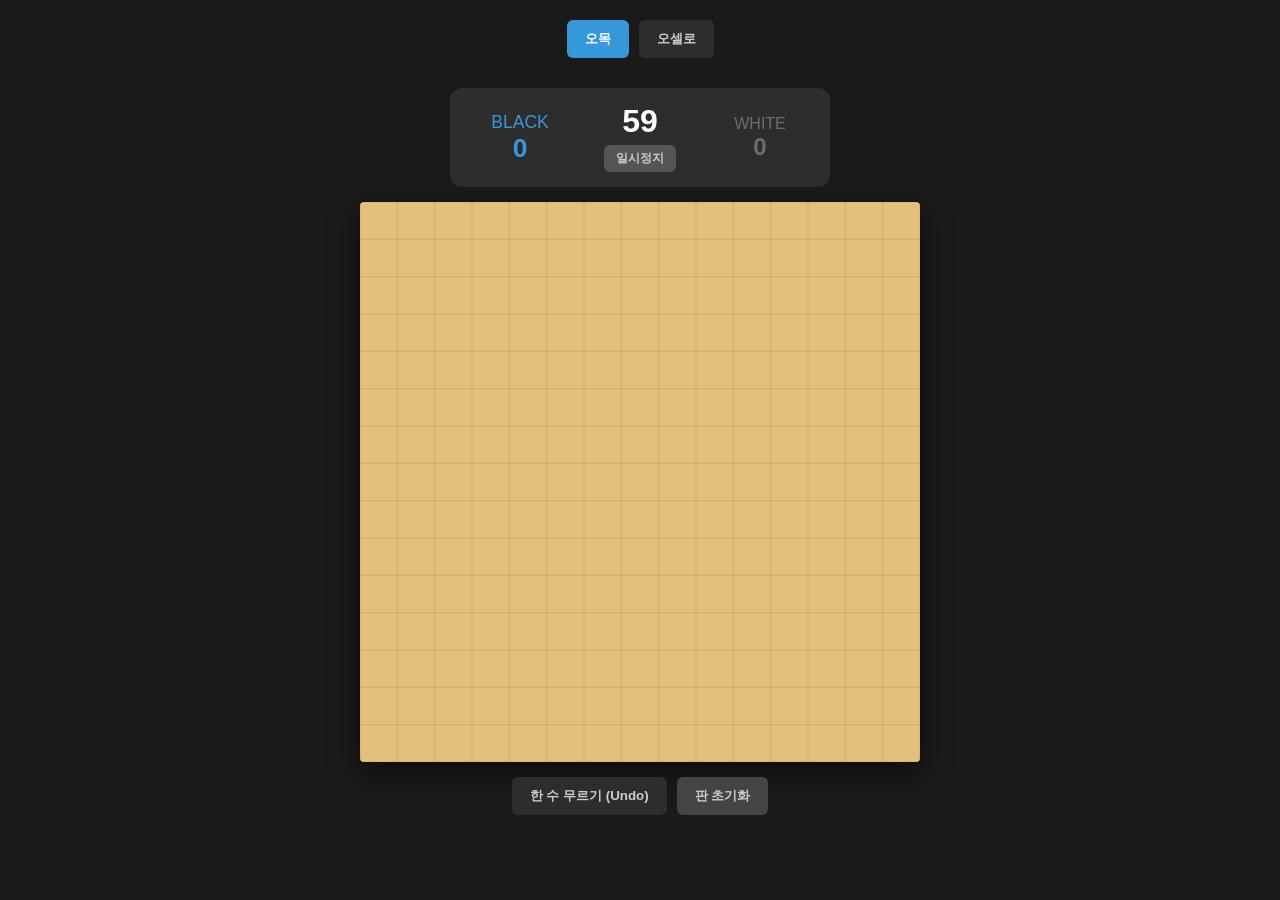
==== index.html @ f049e6dc "Update and rename README.md to index.html" ====
<!DOCTYPE html>
<html lang="ko">
<head>
    <meta charset="UTF-8">
    <title>Premium Board Game Studio - Timer Edition</title>
    <style>
        :root { --bg: #1a1a1a; --card: #2d2d2d; --accent: #3498db; --danger: #e74c3c; }
        body { display: flex; flex-direction: column; align-items: center; background: var(--bg); color: #fff; font-family: sans-serif; padding: 20px; margin: 0; }
        .header { text-align: center; margin-bottom: 15px; }
        .btn-group { display: flex; gap: 10px; margin-bottom: 15px; }
        button { padding: 10px 18px; border: none; border-radius: 6px; cursor: pointer; font-weight: 600; background: var(--card); color: #ccc; transition: 0.2s; }
        button.active { background: var(--accent); color: white; }
        
        /* 점수판 및 중앙 컨트롤 */
        .scoreboard { display: flex; align-items: center; gap: 30px; background: var(--card); padding: 15px 30px; border-radius: 12px; margin-bottom: 15px; }
        .player { display: flex; flex-direction: column; align-items: center; opacity: 0.3; transition: 0.3s; width: 80px; }
        .player.active { opacity: 1; transform: scale(1.1); color: var(--accent); }
        .score { font-size: 24px; font-weight: bold; }
        
        /* 중앙 타이머 및 일시정지 */
        .timer-center { display: flex; flex-direction: column; align-items: center; min-width: 100px; }
        #timer-display { font-size: 32px; font-weight: bold; margin-bottom: 5px; color: #fff; }
        #timer-display.low { color: var(--danger); animation: blink 1s infinite; }
        @keyframes blink { 50% { opacity: 0.5; } }
        .pause-btn { background: #555; font-size: 12px; padding: 5px 12px; }

        canvas { border-radius: 4px; cursor: pointer; box-shadow: 0 10px 30px rgba(0,0,0,0.5); }
        .bottom-btns { margin-top: 15px; display: flex; gap: 10px; }
    </style>
</head>
<body>

<div class="header">
    <div class="btn-group">
        <button id="btn-omok" onclick="initGame('omok')">오목</button>
        <button id="btn-othello" onclick="initGame('othello')">오셀로</button>
    </div>
</div>

<div class="scoreboard">
    <div id="p1-area" class="player"><span>BLACK</span><div id="p1-score" class="score">0</div></div>
    
    <div class="timer-center">
        <div id="timer-display">60</div>
        <button class="pause-btn" id="pause-btn" onclick="togglePause()">일시정지</button>
    </div>
    
    <div id="p2-area" class="player"><span>WHITE</span><div id="p2-score" class="score">0</div></div>
</div>

<canvas id="board" width="560" height="560"></canvas>

<div class="bottom-btns">
    <button onclick="undo()">한 수 무르기 (Undo)</button>
    <button onclick="initGame(mode)" style="background:#444;">판 초기화</button>
</div>

<script>
    const canvas = document.getElementById('board');
    const ctx = canvas.getContext('2d');
    const timerEl = document.getElementById('timer-display');
    const pauseBtn = document.getElementById('pause-btn');
    
    let mode = '', size = 0, cellSize = 0, board = [], turn = 1;
    let p1Win = 0, p2Win = 0, history = [], lastMove = null;
    let timeLeft = 60, timerInterval = null, isPaused = false;

    function initGame(m) {
        clearInterval(timerInterval);
        mode = m; turn = 1; history = []; lastMove = null; isPaused = false;
        size = (mode === 'omok') ? 15 : 8;
        cellSize = canvas.width / size;
        document.querySelectorAll('.btn-group button').forEach(b => b.classList.remove('active'));
        document.getElementById(`btn-${mode}`).classList.add('active');
        
        board = Array.from({ length: size }, () => Array(size).fill(0));
        if (mode === 'othello') {
            const mid = size / 2;
            board[mid-1][mid-1] = board[mid][mid] = 2;
            board[mid-1][mid] = board[mid][mid-1] = 1;
        }
        resetTimer();
        updateUI();
    }

    function resetTimer() {
        clearInterval(timerInterval);
        timeLeft = 60;
        isPaused = false;
        pauseBtn.innerText = "일시정지";
        startTimer();
    }

    function startTimer() {
        timerInterval = setInterval(() => {
            if (!isPaused) {
                timeLeft--;
                timerEl.innerText = timeLeft;
                if (timeLeft <= 10) timerEl.classList.add('low');
                else timerEl.classList.remove('low');

                if (timeLeft <= 0) {
                    clearInterval(timerInterval);
                    alert("시간 초과! 차례가 넘어갑니다.");
                    changeTurn();
                }
            }
        }, 1000);
    }

    function togglePause() {
        isPaused = !isPaused;
        pauseBtn.innerText = isPaused ? "재개" : "일시정지";
        canvas.style.pointerEvents = isPaused ? "none" : "auto";
        canvas.style.opacity = isPaused ? "0.3" : "1";
    }

    function changeTurn() {
        turn = 3 - turn;
        if (mode === 'othello') checkOthelloPass();
        resetTimer();
        updateUI();
    }

    function undo() {
        if (history.length === 0 || isPaused) return;
        const prev = history.pop();
        board = prev.board; turn = prev.turn; lastMove = prev.lastMove;
        resetTimer();
        updateUI();
    }

    canvas.onclick = (e) => {
        if (isPaused) return;
        const x = Math.floor(e.offsetX / cellSize), y = Math.floor(e.offsetY / cellSize);
        if (board[y][x] !== 0) return;

        if (mode === 'omok') {
            saveHistory(); board[y][x] = turn; lastMove = {x, y};
            if (checkWin(y, x)) {
                render(); clearInterval(timerInterval);
                setTimeout(() => { alert(`${turn===1?'흑':'백'} 승리!`); (turn===1?p1Win++:p2Win++); initGame('omok'); }, 50);
                return;
            }
            changeTurn();
        } else {
            if (flip(y, x, turn, true)) {
                saveHistory(); lastMove = {x, y}; changeTurn();
            }
        }
    };

    function saveHistory() { history.push({ board: board.map(row => [...row]), turn, lastMove }); }

    function render() {
        ctx.fillStyle = (mode === 'omok') ? '#e3c17a' : '#2c7a3d';
        ctx.fillRect(0, 0, canvas.width, canvas.height);
        ctx.strokeStyle = "rgba(0,0,0,0.1)";
        for (let i = 0; i <= size; i++) {
            ctx.beginPath(); ctx.moveTo(i*cellSize, 0); ctx.lineTo(i*cellSize, canvas.height); ctx.stroke();
            ctx.beginPath(); ctx.moveTo(0, i*cellSize); ctx.lineTo(canvas.width, i*cellSize); ctx.stroke();
        }
        board.forEach((row, y) => row.forEach((val, x) => {
            if (val === 0) return;
            const cx = x * cellSize + cellSize/2, cy = y * cellSize + cellSize/2;
            ctx.beginPath(); ctx.arc(cx, cy, cellSize*0.4, 0, Math.PI*2);
            ctx.fillStyle = val === 1 ? "#111" : "#fff"; ctx.fill();
            if (lastMove && lastMove.x === x && lastMove.y === y) {
                ctx.fillStyle = "#e74c3c"; ctx.beginPath(); ctx.arc(cx, cy, 4, 0, Math.PI*2); ctx.fill();
            }
        }));
    }

    function checkOthelloPass() {
        if (!canMove(turn)) {
            turn = 3 - turn;
            if (!canMove(turn)) {
                const s = getScores();
                clearInterval(timerInterval);
                setTimeout(() => { alert(`종료! 흑:${s.p1} 백:${s.p2}`); initGame('othello'); }, 50);
            } else { alert("둘 곳이 없어 패스합니다."); }
        }
    }

    function canMove(p) {
        for(let y=0; y<size; y++) for(let x=0; x<size; x++) 
            if(board[y][x] === 0 && flip(y, x, p, false)) return true;
        return false;
    }

    function flip(y, x, p, doFlip) {
        let success = false;
        const dirs = [[1,0],[-1,0],[0,1],[0,-1],[1,1],[1,-1],[-1,1],[-1,-1]];
        dirs.forEach(([dy, dx]) => {
            let ty = y+dy, tx = x+dx, stones = [];
            while (board[ty]?.[tx] === 3-p) { stones.push([ty, tx]); ty+=dy; tx+=dx; }
            if (board[ty]?.[tx] === p && stones.length > 0) {
                if (doFlip) { stones.forEach(([sy, sx]) => board[sy][sx] = p); board[y][x] = p; }
                success = true;
            }
        });
        return success;
    }

    function checkWin(y, x) {
        return [[1,0],[0,1],[1,1],[1,-1]].some(([dy,dx]) => {
            let count = 1;
            [[1,1],[-1,-1]].forEach(([s]) => {
                for(let i=1; i<5; i++) if(board[y+dy*i*s]?.[x+dx*i*s] === turn) count++; else break;
            });
            return count >= 5;
        });
    }

    function getScores() {
        let p1 = 0, p2 = 0;
        board.flat().forEach(v => { if(v===1) p1++; if(v===2) p2++; });
        return { p1, p2 };
    }

    function updateUI() {
        document.getElementById('p1-area').classList.toggle('active', turn === 1);
        document.getElementById('p2-area').classList.toggle('active', turn === 2);
        const s = getScores();
        document.getElementById('p1-score').innerText = mode === 'omok' ? p1Win : s.p1;
        document.getElementById('p2-score').innerText = mode === 'omok' ? p2Win : s.p2;
        render();
    }

    initGame('omok');
</script>
</body>
</html>
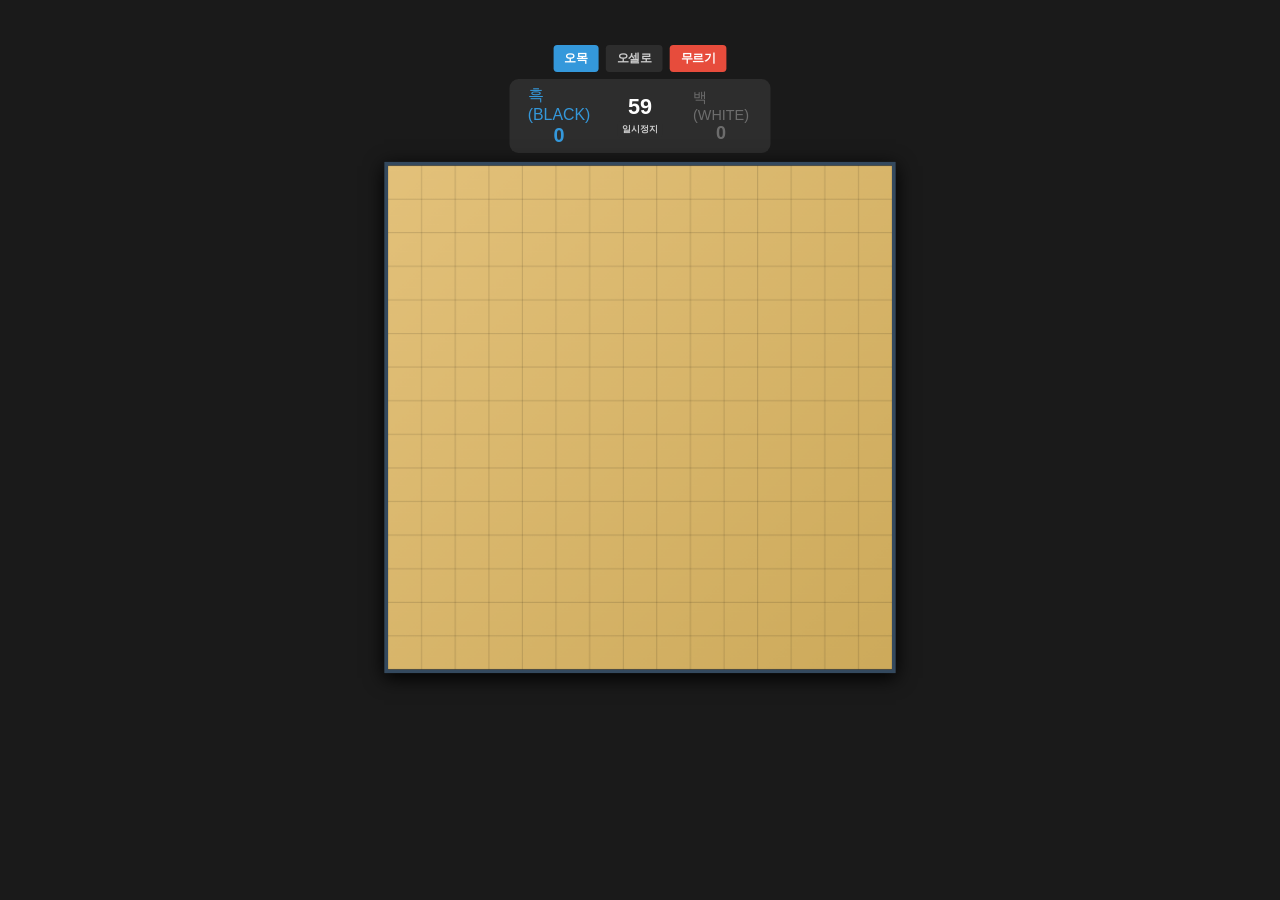
==== commit 71ace72a: "Update index.html" ====
--- a/index.html
+++ b/index.html
@@ -1,233 +1,67 @@
-<!DOCTYPE html>
-<html lang="ko">
-<head>
-    <meta charset="UTF-8">
-    <title>Premium Board Game Studio - Timer Edition</title>
-    <style>
-        :root { --bg: #1a1a1a; --card: #2d2d2d; --accent: #3498db; --danger: #e74c3c; }
-        body { display: flex; flex-direction: column; align-items: center; background: var(--bg); color: #fff; font-family: sans-serif; padding: 20px; margin: 0; }
-        .header { text-align: center; margin-bottom: 15px; }
-        .btn-group { display: flex; gap: 10px; margin-bottom: 15px; }
-        button { padding: 10px 18px; border: none; border-radius: 6px; cursor: pointer; font-weight: 600; background: var(--card); color: #ccc; transition: 0.2s; }
-        button.active { background: var(--accent); color: white; }
-        
-        /* 점수판 및 중앙 컨트롤 */
-        .scoreboard { display: flex; align-items: center; gap: 30px; background: var(--card); padding: 15px 30px; border-radius: 12px; margin-bottom: 15px; }
-        .player { display: flex; flex-direction: column; align-items: center; opacity: 0.3; transition: 0.3s; width: 80px; }
-        .player.active { opacity: 1; transform: scale(1.1); color: var(--accent); }
-        .score { font-size: 24px; font-weight: bold; }
-        
-        /* 중앙 타이머 및 일시정지 */
-        .timer-center { display: flex; flex-direction: column; align-items: center; min-width: 100px; }
-        #timer-display { font-size: 32px; font-weight: bold; margin-bottom: 5px; color: #fff; }
-        #timer-display.low { color: var(--danger); animation: blink 1s infinite; }
-        @keyframes blink { 50% { opacity: 0.5; } }
-        .pause-btn { background: #555; font-size: 12px; padding: 5px 12px; }
-
-        canvas { border-radius: 4px; cursor: pointer; box-shadow: 0 10px 30px rgba(0,0,0,0.5); }
-        .bottom-btns { margin-top: 15px; display: flex; gap: 10px; }
-    </style>
-</head>
-<body>
-
-<div class="header">
-    <div class="btn-group">
-        <button id="btn-omok" onclick="initGame('omok')">오목</button>
-        <button id="btn-othello" onclick="initGame('othello')">오셀로</button>
-    </div>
+<!DOCTYPE html><html><head><meta charset="UTF-8"><title>Board Game Studio</title>
+<style>
+    :root { --bg: #1a1a1a; --card: #2d2d2d; --accent: #3498db; }
+    body { background: var(--bg); color: #fff; font-family: sans-serif; display: flex; flex-direction: column; align-items: center; margin: 0; padding: 10px; scale: 0.9; }
+    .header, .btn-group { display: flex; gap: 8px; margin-bottom: 8px; }
+    button { padding: 6px 12px; border: none; border-radius: 4px; cursor: pointer; font-weight: 600; background: var(--card); color: #ccc; }
+    button.active { background: var(--accent); color: #fff; }
+    .scoreboard { display: flex; gap: 20px; background: var(--card); padding: 10px 25px; border-radius: 10px; margin-bottom: 10px; align-items: center; }
+    .player { display: flex; flex-direction: column; align-items: center; opacity: 0.3; width: 60px; }
+    .player.active { opacity: 1; color: var(--accent); transform: scale(1.1); }
+    .timer-center { text-align: center; min-width: 80px; }
+    #timer-display { font-size: 24px; font-weight: bold; }
+    #timer-display.low { color: #e74c3c; }
+    canvas { border: 4px solid #34495e; box-shadow: 0 5px 20px #000; cursor: pointer; max-width: 90vw; }
+</style></head><body>
+<div class="btn-group">
+    <button id="btn-omok" onclick="initGame('omok')">오목</button>
+    <button id="btn-othello" onclick="initGame('othello')">오셀로</button>
+    <button onclick="undo()" style="background:#e74c3c;color:#fff">무르기</button>
 </div>
-
 <div class="scoreboard">
-    <div id="p1-area" class="player"><span>BLACK</span><div id="p1-score" class="score">0</div></div>
-    
-    <div class="timer-center">
-        <div id="timer-display">60</div>
-        <button class="pause-btn" id="pause-btn" onclick="togglePause()">일시정지</button>
-    </div>
-    
-    <div id="p2-area" class="player"><span>WHITE</span><div id="p2-score" class="score">0</div></div>
+    <div id="p1-area" class="player"><span>흑(BLACK)</span><b id="p1-score" style="font-size:20px">0</b></div>
+    <div class="timer-center"><div id="timer-display">60</div><button onclick="togglePause()" id="pause-btn" style="font-size:10px;padding:2px 5px">일시정지</button></div>
+    <div id="p2-area" class="player"><span>백(WHITE)</span><b id="p2-score" style="font-size:20px">0</b></div>
 </div>
-
 <canvas id="board" width="560" height="560"></canvas>
-
-<div class="bottom-btns">
-    <button onclick="undo()">한 수 무르기 (Undo)</button>
-    <button onclick="initGame(mode)" style="background:#444;">판 초기화</button>
-</div>
-
 <script>
-    const canvas = document.getElementById('board');
-    const ctx = canvas.getContext('2d');
-    const timerEl = document.getElementById('timer-display');
-    const pauseBtn = document.getElementById('pause-btn');
-    
-    let mode = '', size = 0, cellSize = 0, board = [], turn = 1;
-    let p1Win = 0, p2Win = 0, history = [], lastMove = null;
-    let timeLeft = 60, timerInterval = null, isPaused = false;
+    const canvas = document.getElementById('board'), ctx = canvas.getContext('2d'), timerEl = document.getElementById('timer-display'), p1ScoreEl = document.getElementById('p1-score'), p2ScoreEl = document.getElementById('p2-score');
+    let mode='', size=0, cellSize=0, board=[], turn=1, p1Win=0, p2Win=0, history=[], lastMove=null, timeLeft=60, timerInterval=null, isPaused=false;
 
     function initGame(m) {
-        clearInterval(timerInterval);
-        mode = m; turn = 1; history = []; lastMove = null; isPaused = false;
-        size = (mode === 'omok') ? 15 : 8;
-        cellSize = canvas.width / size;
-        document.querySelectorAll('.btn-group button').forEach(b => b.classList.remove('active'));
-        document.getElementById(`btn-${mode}`).classList.add('active');
-        
-        board = Array.from({ length: size }, () => Array(size).fill(0));
-        if (mode === 'othello') {
-            const mid = size / 2;
-            board[mid-1][mid-1] = board[mid][mid] = 2;
-            board[mid-1][mid] = board[mid][mid-1] = 1;
-        }
-        resetTimer();
-        updateUI();
+        mode=m; turn=1; history=[]; lastMove=null; isPaused=false; size=(m==='omok')?15:8; cellSize=canvas.width/size;
+        document.querySelectorAll('.btn-group button').forEach(b=>b.classList.remove('active')); document.getElementById(`btn-${m}`).classList.add('active');
+        board = Array.from({length:size},()=>Array(size).fill(0));
+        if(m==='othello'){let mid=size/2; board[mid-1][mid-1]=board[mid][mid]=2; board[mid-1][mid]=board[mid][mid-1]=1;}
+        resetTimer(); updateUI();
     }
-
-    function resetTimer() {
-        clearInterval(timerInterval);
-        timeLeft = 60;
-        isPaused = false;
-        pauseBtn.innerText = "일시정지";
-        startTimer();
-    }
-
-    function startTimer() {
-        timerInterval = setInterval(() => {
-            if (!isPaused) {
-                timeLeft--;
-                timerEl.innerText = timeLeft;
-                if (timeLeft <= 10) timerEl.classList.add('low');
-                else timerEl.classList.remove('low');
-
-                if (timeLeft <= 0) {
-                    clearInterval(timerInterval);
-                    alert("시간 초과! 차례가 넘어갑니다.");
-                    changeTurn();
-                }
-            }
-        }, 1000);
-    }
-
-    function togglePause() {
-        isPaused = !isPaused;
-        pauseBtn.innerText = isPaused ? "재개" : "일시정지";
-        canvas.style.pointerEvents = isPaused ? "none" : "auto";
-        canvas.style.opacity = isPaused ? "0.3" : "1";
-    }
-
-    function changeTurn() {
-        turn = 3 - turn;
-        if (mode === 'othello') checkOthelloPass();
-        resetTimer();
-        updateUI();
-    }
-
-    function undo() {
-        if (history.length === 0 || isPaused) return;
-        const prev = history.pop();
-        board = prev.board; turn = prev.turn; lastMove = prev.lastMove;
-        resetTimer();
-        updateUI();
-    }
-
+    function resetTimer() { clearInterval(timerInterval); timeLeft=60; isPaused=false; timerEl.classList.remove('low'); startTimer(); }
+    function startTimer() { timerInterval = setInterval(()=>{ if(!isPaused){ timeLeft--; timerEl.innerText=timeLeft; if(timeLeft<=10)timerEl.classList.add('low'); if(timeLeft<=0){alert("시간초과!"); changeTurn();} } },1000); }
+    function togglePause() { isPaused=!isPaused; document.getElementById('pause-btn').innerText=isPaused?"재개":"일시정지"; canvas.style.opacity=isPaused?0.3:1; }
+    function changeTurn() { turn=3-turn; if(mode==='othello')checkPass(); resetTimer(); updateUI(); }
+    function undo() { if(history.length>0 && !isPaused){ let p=history.pop(); board=p.board; turn=p.turn; lastMove=p.lastMove; resetTimer(); updateUI(); } }
     canvas.onclick = (e) => {
-        if (isPaused) return;
-        const x = Math.floor(e.offsetX / cellSize), y = Math.floor(e.offsetY / cellSize);
-        if (board[y][x] !== 0) return;
-
-        if (mode === 'omok') {
-            saveHistory(); board[y][x] = turn; lastMove = {x, y};
-            if (checkWin(y, x)) {
-                render(); clearInterval(timerInterval);
-                setTimeout(() => { alert(`${turn===1?'흑':'백'} 승리!`); (turn===1?p1Win++:p2Win++); initGame('omok'); }, 50);
-                return;
-            }
-            changeTurn();
-        } else {
-            if (flip(y, x, turn, true)) {
-                saveHistory(); lastMove = {x, y}; changeTurn();
-            }
-        }
+        if(isPaused)return; const x=Math.floor(e.offsetX/cellSize), y=Math.floor(e.offsetY/cellSize); if(board[y][x]!==0)return;
+        if(mode==='omok'){ history.push({board:board.map(r=>[...r]),turn,lastMove}); board[y][x]=turn; lastMove={x,y}; if(checkWin(y,x)){ render(); setTimeout(()=>{alert("승리!"); turn==1?p1Win++:p2Win++; initGame('omok')},50); return; } changeTurn(); }
+        else if(flip(y,x,turn,true)){ history.push({board:board.map(r=>[...r]),turn,lastMove}); lastMove={x,y}; changeTurn(); }
     };
-
-    function saveHistory() { history.push({ board: board.map(row => [...row]), turn, lastMove }); }
-
     function render() {
-        ctx.fillStyle = (mode === 'omok') ? '#e3c17a' : '#2c7a3d';
-        ctx.fillRect(0, 0, canvas.width, canvas.height);
-        ctx.strokeStyle = "rgba(0,0,0,0.1)";
-        for (let i = 0; i <= size; i++) {
-            ctx.beginPath(); ctx.moveTo(i*cellSize, 0); ctx.lineTo(i*cellSize, canvas.height); ctx.stroke();
-            ctx.beginPath(); ctx.moveTo(0, i*cellSize); ctx.lineTo(canvas.width, i*cellSize); ctx.stroke();
-        }
-        board.forEach((row, y) => row.forEach((val, x) => {
-            if (val === 0) return;
-            const cx = x * cellSize + cellSize/2, cy = y * cellSize + cellSize/2;
-            ctx.beginPath(); ctx.arc(cx, cy, cellSize*0.4, 0, Math.PI*2);
-            ctx.fillStyle = val === 1 ? "#111" : "#fff"; ctx.fill();
-            if (lastMove && lastMove.x === x && lastMove.y === y) {
-                ctx.fillStyle = "#e74c3c"; ctx.beginPath(); ctx.arc(cx, cy, 4, 0, Math.PI*2); ctx.fill();
-            }
+        let g = ctx.createLinearGradient(0,0,560,560); g.addColorStop(0,mode==='omok'?'#e3c17a':'#2c7a3d'); g.addColorStop(1,mode==='omok'?'#cdaa5b':'#1e5a2d');
+        ctx.fillStyle=g; ctx.fillRect(0,0,560,560); ctx.strokeStyle="rgba(0,0,0,0.15)";
+        for(let i=0;i<=size;i++){ ctx.beginPath(); ctx.moveTo(i*cellSize,0); ctx.lineTo(i*cellSize,560); ctx.stroke(); ctx.beginPath(); ctx.moveTo(0,i*cellSize); ctx.lineTo(560,i*cellSize); ctx.stroke(); }
+        board.forEach((r,y)=>r.forEach((v,x)=>{ if(v==0)return; let cx=x*cellSize+cellSize/2, cy=y*cellSize+cellSize/2, rd=cellSize*0.42;
+            ctx.shadowBlur=5; ctx.shadowColor="rgba(0,0,0,0.4)"; ctx.beginPath(); ctx.arc(cx,cy,rd,0,Math.PI*2);
+            let stl=ctx.createRadialGradient(cx-rd/3,cy-rd/3,rd/10,cx,cy,rd);
+            if(v==1){stl.addColorStop(0,"#444"); stl.addColorStop(1,"#000");}else{stl.addColorStop(0,"#fff"); stl.addColorStop(1,"#ddd");}
+            ctx.fillStyle=stl; ctx.fill(); ctx.shadowBlur=0;
+            if(lastMove&&lastMove.x==x&&lastMove.y==y){ctx.fillStyle="#e74c3c";ctx.beginPath();ctx.arc(cx,cy,3,0,6.3);ctx.fill();}
         }));
     }
-
-    function checkOthelloPass() {
-        if (!canMove(turn)) {
-            turn = 3 - turn;
-            if (!canMove(turn)) {
-                const s = getScores();
-                clearInterval(timerInterval);
-                setTimeout(() => { alert(`종료! 흑:${s.p1} 백:${s.p2}`); initGame('othello'); }, 50);
-            } else { alert("둘 곳이 없어 패스합니다."); }
-        }
-    }
-
-    function canMove(p) {
-        for(let y=0; y<size; y++) for(let x=0; x<size; x++) 
-            if(board[y][x] === 0 && flip(y, x, p, false)) return true;
-        return false;
-    }
-
-    function flip(y, x, p, doFlip) {
-        let success = false;
-        const dirs = [[1,0],[-1,0],[0,1],[0,-1],[1,1],[1,-1],[-1,1],[-1,-1]];
-        dirs.forEach(([dy, dx]) => {
-            let ty = y+dy, tx = x+dx, stones = [];
-            while (board[ty]?.[tx] === 3-p) { stones.push([ty, tx]); ty+=dy; tx+=dx; }
-            if (board[ty]?.[tx] === p && stones.length > 0) {
-                if (doFlip) { stones.forEach(([sy, sx]) => board[sy][sx] = p); board[y][x] = p; }
-                success = true;
-            }
-        });
-        return success;
-    }
-
-    function checkWin(y, x) {
-        return [[1,0],[0,1],[1,1],[1,-1]].some(([dy,dx]) => {
-            let count = 1;
-            [[1,1],[-1,-1]].forEach(([s]) => {
-                for(let i=1; i<5; i++) if(board[y+dy*i*s]?.[x+dx*i*s] === turn) count++; else break;
-            });
-            return count >= 5;
-        });
-    }
-
-    function getScores() {
-        let p1 = 0, p2 = 0;
-        board.flat().forEach(v => { if(v===1) p1++; if(v===2) p2++; });
-        return { p1, p2 };
-    }
-
-    function updateUI() {
-        document.getElementById('p1-area').classList.toggle('active', turn === 1);
-        document.getElementById('p2-area').classList.toggle('active', turn === 2);
-        const s = getScores();
-        document.getElementById('p1-score').innerText = mode === 'omok' ? p1Win : s.p1;
-        document.getElementById('p2-score').innerText = mode === 'omok' ? p2Win : s.p2;
-        render();
-    }
-
+    function checkPass() { if(!canMove(turn)){ turn=3-turn; if(!canMove(turn)){ let s=getS(); alert(`종료! 흑:${s.p1} 백:${s.p2}`); initGame('othello'); }else alert("패스!"); } }
+    function canMove(p){for(let y=0;y<size;y++)for(let x=0;x<size;x++)if(board[y][x]==0&&flip(y,x,p,false))return true; return false;}
+    function flip(y,x,p,f){ let s=false, ds=[[1,0],[-1,0],[0,1],[0,-1],[1,1],[1,-1],[-1,1],[-1,-1]]; ds.forEach(([dy,dx])=>{ let ty=y+dy,tx=x+dx,m=[]; while(board[ty]?.[tx]===3-p){m.push([ty,tx]);ty+=dy;tx+=dx;} if(board[ty]?.[tx]===p&&m.length>0){if(f){m.forEach(([ry,rx])=>board[ry][rx]=p);board[y][x]=p;} s=true;} }); return s; }
+    function checkWin(y,x){ return [[1,0],[0,1],[1,1],[1,-1]].some(([dy,dx])=>{ let c=1; [[1,1],[-1,-1]].forEach(([s])=>{ for(let i=1;i<5;i++)if(board[y+dy*i*s]?.[x+dx*i*s]===turn)c++; else break; }); return c>=5; }); }
+    function getS(){ let p1=0,p2=0; board.flat().forEach(v=>{if(v==1)p1++;if(v==2)p2++;}); return {p1,p2}; }
+    function updateUI(){ document.getElementById('p1-area').classList.toggle('active',turn==1); document.getElementById('p2-area').classList.toggle('active',turn==2); let s=getS(); p1ScoreEl.innerText=mode=='omok'?p1Win:s.p1; p2ScoreEl.innerText=mode=='omok'?p2Win:s.p2; render(); }
     initGame('omok');
-</script>
-</body>
-</html>
+</script></body></html>
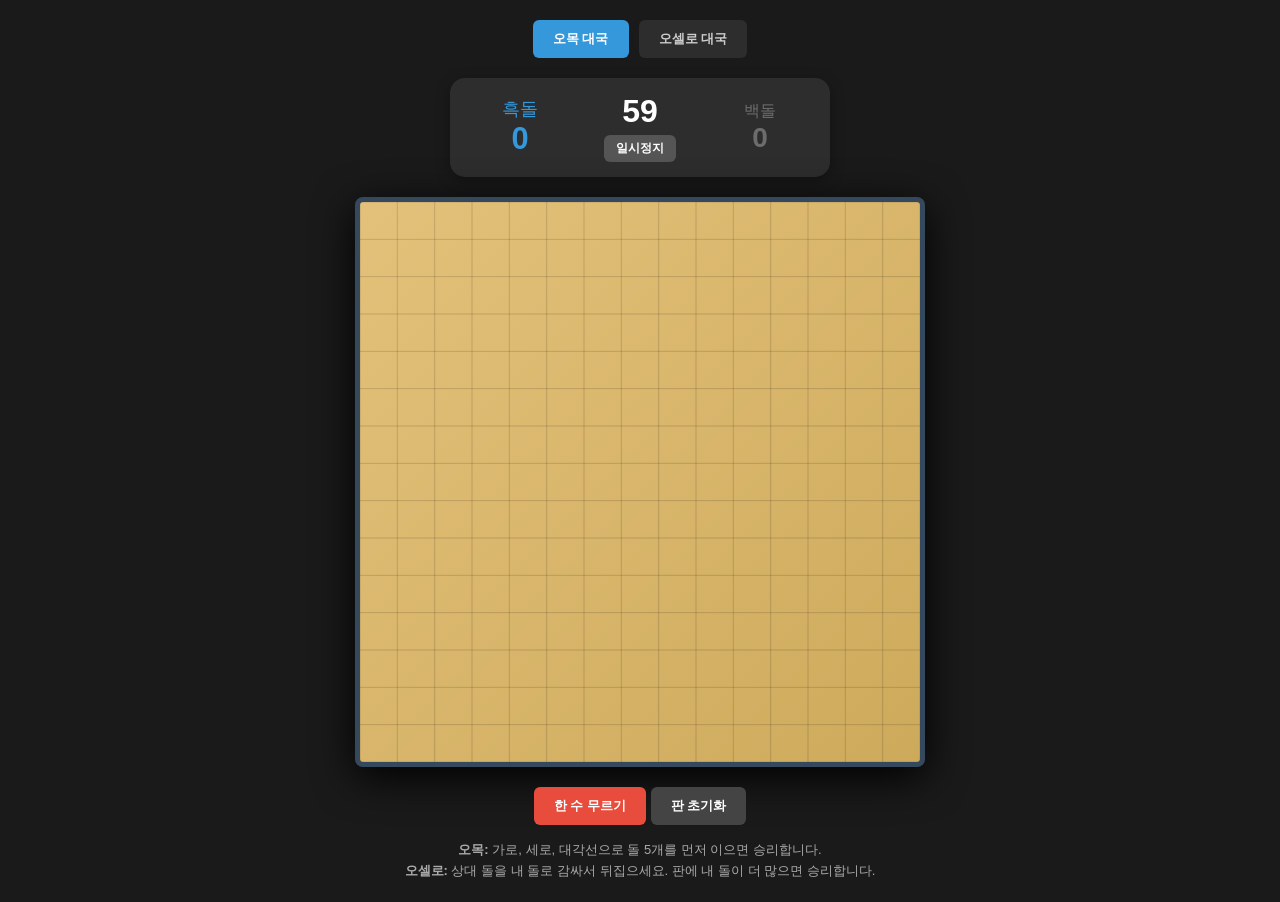
==== commit 039e8105: "Update index.html" ====
--- a/index.html
+++ b/index.html
@@ -1,50 +1,84 @@
-<!DOCTYPE html><html><head><meta charset="UTF-8"><title>Board Game Studio</title>
+<!DOCTYPE html><html><head><meta charset="UTF-8"><title>오목 오셀로</title>
 <style>
-    :root { --bg: #1a1a1a; --card: #2d2d2d; --accent: #3498db; }
-    body { background: var(--bg); color: #fff; font-family: sans-serif; display: flex; flex-direction: column; align-items: center; margin: 0; padding: 10px; scale: 0.9; }
-    .header, .btn-group { display: flex; gap: 8px; margin-bottom: 8px; }
-    button { padding: 6px 12px; border: none; border-radius: 4px; cursor: pointer; font-weight: 600; background: var(--card); color: #ccc; }
+    :root { --bg: #1a1a1a; --card: #2d2d2d; --accent: #3498db; --danger: #e74c3c; }
+    body { background: var(--bg); color: #fff; font-family: 'Malgun Gothic', sans-serif; display: flex; flex-direction: column; align-items: center; margin: 0; padding: 20px; }
+    .btn-group { display: flex; gap: 10px; margin-bottom: 20px; }
+    button { padding: 10px 20px; border: none; border-radius: 6px; cursor: pointer; font-weight: bold; background: var(--card); color: #ccc; transition: 0.2s; }
     button.active { background: var(--accent); color: #fff; }
-    .scoreboard { display: flex; gap: 20px; background: var(--card); padding: 10px 25px; border-radius: 10px; margin-bottom: 10px; align-items: center; }
-    .player { display: flex; flex-direction: column; align-items: center; opacity: 0.3; width: 60px; }
+    button:hover { filter: brightness(1.2); }
+    
+    .scoreboard { display: flex; gap: 40px; background: var(--card); padding: 15px 40px; border-radius: 15px; margin-bottom: 20px; align-items: center; box-shadow: 0 4px 15px rgba(0,0,0,0.3); }
+    .player { display: flex; flex-direction: column; align-items: center; opacity: 0.3; transition: 0.3s; width: 60px; }
     .player.active { opacity: 1; color: var(--accent); transform: scale(1.1); }
-    .timer-center { text-align: center; min-width: 80px; }
-    #timer-display { font-size: 24px; font-weight: bold; }
-    #timer-display.low { color: #e74c3c; }
-    canvas { border: 4px solid #34495e; box-shadow: 0 5px 20px #000; cursor: pointer; max-width: 90vw; }
+    .score { font-size: 28px; font-weight: bold; }
+    
+    .timer-center { display: flex; flex-direction: column; align-items: center; min-width: 100px; }
+    #timer-display { font-size: 32px; font-weight: bold; margin-bottom: 5px; }
+    #timer-display.low { color: var(--danger); }
+    .pause-btn { background: #555; font-size: 12px; padding: 5px 12px; color: white; }
+
+    canvas { border: 5px solid #34495e; border-radius: 8px; box-shadow: 0 10px 40px #000; cursor: pointer; }
+    .desc { margin-top: 15px; color: #aaa; font-size: 13px; text-align: center; line-height: 1.6; }
+    .bottom-controls { margin-top: 20px; }
 </style></head><body>
+
 <div class="btn-group">
-    <button id="btn-omok" onclick="initGame('omok')">오목</button>
-    <button id="btn-othello" onclick="initGame('othello')">오셀로</button>
-    <button onclick="undo()" style="background:#e74c3c;color:#fff">무르기</button>
+    <button id="btn-omok" onclick="initGame('omok')">오목 대국</button>
+    <button id="btn-othello" onclick="initGame('othello')">오셀로 대국</button>
 </div>
+
 <div class="scoreboard">
-    <div id="p1-area" class="player"><span>흑(BLACK)</span><b id="p1-score" style="font-size:20px">0</b></div>
-    <div class="timer-center"><div id="timer-display">60</div><button onclick="togglePause()" id="pause-btn" style="font-size:10px;padding:2px 5px">일시정지</button></div>
-    <div id="p2-area" class="player"><span>백(WHITE)</span><b id="p2-score" style="font-size:20px">0</b></div>
+    <div id="p1-area" class="player"><span>흑돌</span><div id="p1-score" class="score">0</div></div>
+    <div class="timer-center">
+        <div id="timer-display">60</div>
+        <button class="pause-btn" onclick="togglePause()" id="pause-btn">일시정지</button>
+    </div>
+    <div id="p2-area" class="player"><span>백돌</span><div id="p2-score" class="score">0</div></div>
 </div>
+
 <canvas id="board" width="560" height="560"></canvas>
+
+<div class="bottom-controls">
+    <button onclick="undo()" style="background: var(--danger); color: white;">한 수 무르기</button>
+    <button onclick="initGame(mode)" style="background: #444; color: white;">판 초기화</button>
+</div>
+
+<div class="desc" id="game-desc">
+    <b>오목:</b> 가로, 세로, 대각선으로 돌 5개를 먼저 이으면 승리합니다.<br>
+    <b>오셀로:</b> 상대 돌을 내 돌로 감싸서 뒤집으세요. 판에 내 돌이 더 많으면 승리합니다.
+</div>
+
 <script>
     const canvas = document.getElementById('board'), ctx = canvas.getContext('2d'), timerEl = document.getElementById('timer-display'), p1ScoreEl = document.getElementById('p1-score'), p2ScoreEl = document.getElementById('p2-score');
     let mode='', size=0, cellSize=0, board=[], turn=1, p1Win=0, p2Win=0, history=[], lastMove=null, timeLeft=60, timerInterval=null, isPaused=false;
 
     function initGame(m) {
-        mode=m; turn=1; history=[]; lastMove=null; isPaused=false; size=(m==='omok')?15:8; cellSize=canvas.width/size;
-        document.querySelectorAll('.btn-group button').forEach(b=>b.classList.remove('active')); document.getElementById(`btn-${m}`).classList.add('active');
+        clearInterval(timerInterval); mode=m; turn=1; history=[]; lastMove=null; isPaused=false;
+        size=(m==='omok')?15:8; cellSize=canvas.width/size;
+        document.querySelectorAll('.btn-group button').forEach(b=>b.classList.remove('active'));
+        document.getElementById(`btn-${m}`).classList.add('active');
         board = Array.from({length:size},()=>Array(size).fill(0));
         if(m==='othello'){let mid=size/2; board[mid-1][mid-1]=board[mid][mid]=2; board[mid-1][mid]=board[mid][mid-1]=1;}
         resetTimer(); updateUI();
     }
-    function resetTimer() { clearInterval(timerInterval); timeLeft=60; isPaused=false; timerEl.classList.remove('low'); startTimer(); }
-    function startTimer() { timerInterval = setInterval(()=>{ if(!isPaused){ timeLeft--; timerEl.innerText=timeLeft; if(timeLeft<=10)timerEl.classList.add('low'); if(timeLeft<=0){alert("시간초과!"); changeTurn();} } },1000); }
-    function togglePause() { isPaused=!isPaused; document.getElementById('pause-btn').innerText=isPaused?"재개":"일시정지"; canvas.style.opacity=isPaused?0.3:1; }
+
+    function resetTimer() { clearInterval(timerInterval); timeLeft=60; isPaused=false; document.getElementById('pause-btn').innerText="일시정지"; timerEl.classList.remove('low'); startTimer(); }
+    function startTimer() { timerInterval = setInterval(()=>{ if(!isPaused){ timeLeft--; timerEl.innerText=timeLeft; if(timeLeft<=10)timerEl.classList.add('low'); if(timeLeft<=0){alert("시간 초과! 턴이 넘어갑니다."); changeTurn();} } },1000); }
+    function togglePause() { isPaused=!isPaused; document.getElementById('pause-btn').innerText=isPaused?"재개":"일시정지"; canvas.style.opacity=isPaused?0.3:1; canvas.style.pointerEvents=isPaused?"none":"auto"; }
     function changeTurn() { turn=3-turn; if(mode==='othello')checkPass(); resetTimer(); updateUI(); }
     function undo() { if(history.length>0 && !isPaused){ let p=history.pop(); board=p.board; turn=p.turn; lastMove=p.lastMove; resetTimer(); updateUI(); } }
+
     canvas.onclick = (e) => {
-        if(isPaused)return; const x=Math.floor(e.offsetX/cellSize), y=Math.floor(e.offsetY/cellSize); if(board[y][x]!==0)return;
-        if(mode==='omok'){ history.push({board:board.map(r=>[...r]),turn,lastMove}); board[y][x]=turn; lastMove={x,y}; if(checkWin(y,x)){ render(); setTimeout(()=>{alert("승리!"); turn==1?p1Win++:p2Win++; initGame('omok')},50); return; } changeTurn(); }
-        else if(flip(y,x,turn,true)){ history.push({board:board.map(r=>[...r]),turn,lastMove}); lastMove={x,y}; changeTurn(); }
+        const x=Math.floor(e.offsetX/cellSize), y=Math.floor(e.offsetY/cellSize); if(board[y][x]!==0)return;
+        if(mode==='omok'){
+            history.push({board:board.map(r=>[...r]),turn,lastMove}); board[y][x]=turn; lastMove={x,y};
+            if(checkWin(y,x)){ render(); clearInterval(timerInterval); setTimeout(()=>{alert(`${turn==1?'흑':'백'} 승리!`); turn==1?p1Win++:p2Win++; initGame('omok')},50); return; }
+            changeTurn();
+        } else if(flip(y,x,turn,true)){
+            history.push({board:board.map(r=>[...r]),turn,lastMove}); lastMove={x,y}; changeTurn();
+        }
     };
+
     function render() {
         let g = ctx.createLinearGradient(0,0,560,560); g.addColorStop(0,mode==='omok'?'#e3c17a':'#2c7a3d'); g.addColorStop(1,mode==='omok'?'#cdaa5b':'#1e5a2d');
         ctx.fillStyle=g; ctx.fillRect(0,0,560,560); ctx.strokeStyle="rgba(0,0,0,0.15)";
@@ -54,10 +88,11 @@
             let stl=ctx.createRadialGradient(cx-rd/3,cy-rd/3,rd/10,cx,cy,rd);
             if(v==1){stl.addColorStop(0,"#444"); stl.addColorStop(1,"#000");}else{stl.addColorStop(0,"#fff"); stl.addColorStop(1,"#ddd");}
             ctx.fillStyle=stl; ctx.fill(); ctx.shadowBlur=0;
-            if(lastMove&&lastMove.x==x&&lastMove.y==y){ctx.fillStyle="#e74c3c";ctx.beginPath();ctx.arc(cx,cy,3,0,6.3);ctx.fill();}
+            if(lastMove&&lastMove.x==x&&lastMove.y==y){ctx.fillStyle="#e74c3c";ctx.beginPath();ctx.arc(cx,cy,4,0,Math.PI*2);ctx.fill();}
         }));
     }
-    function checkPass() { if(!canMove(turn)){ turn=3-turn; if(!canMove(turn)){ let s=getS(); alert(`종료! 흑:${s.p1} 백:${s.p2}`); initGame('othello'); }else alert("패스!"); } }
+
+    function checkPass() { if(!canMove(turn)){ turn=3-turn; if(!canMove(turn)){ let s=getS(); alert(`게임 종료! 흑:${s.p1} 백:${s.p2}`); initGame('othello'); }else alert("둘 곳이 없어 차례가 넘어갑니다."); } }
     function canMove(p){for(let y=0;y<size;y++)for(let x=0;x<size;x++)if(board[y][x]==0&&flip(y,x,p,false))return true; return false;}
     function flip(y,x,p,f){ let s=false, ds=[[1,0],[-1,0],[0,1],[0,-1],[1,1],[1,-1],[-1,1],[-1,-1]]; ds.forEach(([dy,dx])=>{ let ty=y+dy,tx=x+dx,m=[]; while(board[ty]?.[tx]===3-p){m.push([ty,tx]);ty+=dy;tx+=dx;} if(board[ty]?.[tx]===p&&m.length>0){if(f){m.forEach(([ry,rx])=>board[ry][rx]=p);board[y][x]=p;} s=true;} }); return s; }
     function checkWin(y,x){ return [[1,0],[0,1],[1,1],[1,-1]].some(([dy,dx])=>{ let c=1; [[1,1],[-1,-1]].forEach(([s])=>{ for(let i=1;i<5;i++)if(board[y+dy*i*s]?.[x+dx*i*s]===turn)c++; else break; }); return c>=5; }); }
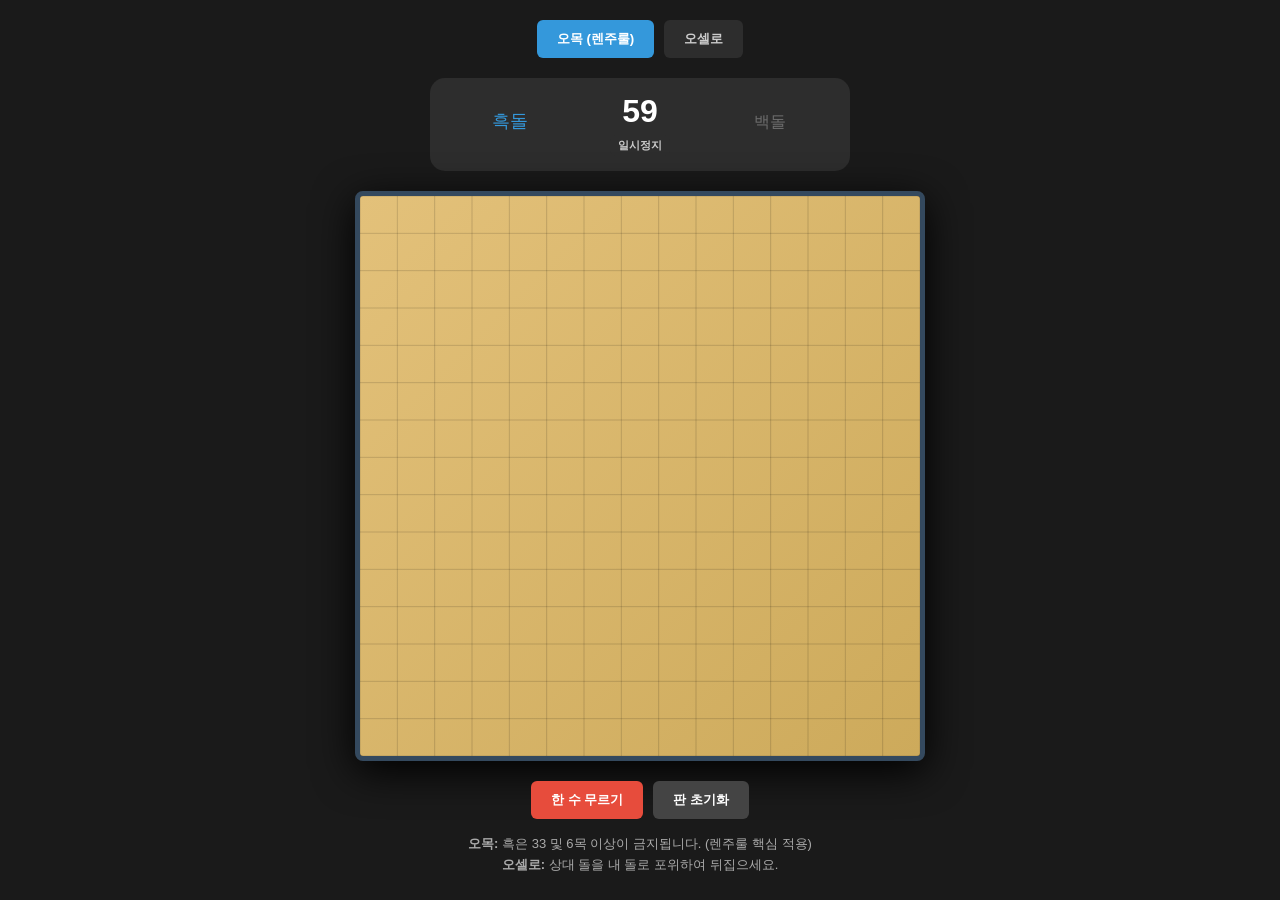
==== commit eca118af: "Update index.html" ====
--- a/index.html
+++ b/index.html
@@ -1,88 +1,95 @@
-<!DOCTYPE html><html><head><meta charset="UTF-8"><title>오목 오셀로</title>
+<!DOCTYPE html><html><head><meta charset="UTF-8"><title>전통 바둑 스튜디오</title>
 <style>
     :root { --bg: #1a1a1a; --card: #2d2d2d; --accent: #3498db; --danger: #e74c3c; }
     body { background: var(--bg); color: #fff; font-family: 'Malgun Gothic', sans-serif; display: flex; flex-direction: column; align-items: center; margin: 0; padding: 20px; }
     .btn-group { display: flex; gap: 10px; margin-bottom: 20px; }
-    button { padding: 10px 20px; border: none; border-radius: 6px; cursor: pointer; font-weight: bold; background: var(--card); color: #ccc; transition: 0.2s; }
+    button { padding: 10px 20px; border: none; border-radius: 6px; cursor: pointer; font-weight: bold; background: var(--card); color: #ccc; }
     button.active { background: var(--accent); color: #fff; }
-    button:hover { filter: brightness(1.2); }
-    
-    .scoreboard { display: flex; gap: 40px; background: var(--card); padding: 15px 40px; border-radius: 15px; margin-bottom: 20px; align-items: center; box-shadow: 0 4px 15px rgba(0,0,0,0.3); }
-    .player { display: flex; flex-direction: column; align-items: center; opacity: 0.3; transition: 0.3s; width: 60px; }
+    .scoreboard { display: flex; gap: 40px; background: var(--card); padding: 15px 40px; border-radius: 15px; margin-bottom: 20px; align-items: center; }
+    .player { display: flex; flex-direction: column; align-items: center; opacity: 0.3; transition: 0.3s; min-width: 80px; }
     .player.active { opacity: 1; color: var(--accent); transform: scale(1.1); }
-    .score { font-size: 28px; font-weight: bold; }
-    
-    .timer-center { display: flex; flex-direction: column; align-items: center; min-width: 100px; }
-    #timer-display { font-size: 32px; font-weight: bold; margin-bottom: 5px; }
+    .timer-center { text-align: center; min-width: 100px; }
+    #timer-display { font-size: 32px; font-weight: bold; }
     #timer-display.low { color: var(--danger); }
-    .pause-btn { background: #555; font-size: 12px; padding: 5px 12px; color: white; }
-
     canvas { border: 5px solid #34495e; border-radius: 8px; box-shadow: 0 10px 40px #000; cursor: pointer; }
     .desc { margin-top: 15px; color: #aaa; font-size: 13px; text-align: center; line-height: 1.6; }
-    .bottom-controls { margin-top: 20px; }
+    .othello-score { font-size: 20px; font-weight: bold; margin-top: 5px; }
 </style></head><body>
-
 <div class="btn-group">
-    <button id="btn-omok" onclick="initGame('omok')">오목 대국</button>
-    <button id="btn-othello" onclick="initGame('othello')">오셀로 대국</button>
+    <button id="btn-omok" onclick="initGame('omok')">오목 (렌주룰)</button>
+    <button id="btn-othello" onclick="initGame('othello')">오셀로</button>
 </div>
-
 <div class="scoreboard">
-    <div id="p1-area" class="player"><span>흑돌</span><div id="p1-score" class="score">0</div></div>
-    <div class="timer-center">
-        <div id="timer-display">60</div>
-        <button class="pause-btn" onclick="togglePause()" id="pause-btn">일시정지</button>
-    </div>
-    <div id="p2-area" class="player"><span>백돌</span><div id="p2-score" class="score">0</div></div>
+    <div id="p1-area" class="player"><span>흑돌</span><div id="p1-info" class="othello-score"></div></div>
+    <div class="timer-center"><div id="timer-display">60</div><button onclick="togglePause()" id="pause-btn" style="font-size:11px;margin-top:5px;padding:3px 8px">일시정지</button></div>
+    <div id="p2-area" class="player"><span>백돌</span><div id="p2-info" class="othello-score"></div></div>
 </div>
-
 <canvas id="board" width="560" height="560"></canvas>
-
-<div class="bottom-controls">
-    <button onclick="undo()" style="background: var(--danger); color: white;">한 수 무르기</button>
-    <button onclick="initGame(mode)" style="background: #444; color: white;">판 초기화</button>
+<div style="margin-top:20px;display:flex;gap:10px;">
+    <button onclick="undo()" style="background:var(--danger);color:#fff">한 수 무르기</button>
+    <button onclick="initGame(mode)" style="background:#444;color:#fff">판 초기화</button>
 </div>
-
-<div class="desc" id="game-desc">
-    <b>오목:</b> 가로, 세로, 대각선으로 돌 5개를 먼저 이으면 승리합니다.<br>
-    <b>오셀로:</b> 상대 돌을 내 돌로 감싸서 뒤집으세요. 판에 내 돌이 더 많으면 승리합니다.
-</div>
+<div class="desc"><b>오목:</b> 흑은 33 및 6목 이상이 금지됩니다. (렌주룰 핵심 적용)<br><b>오셀로:</b> 상대 돌을 내 돌로 포위하여 뒤집으세요.</div>
 
 <script>
-    const canvas = document.getElementById('board'), ctx = canvas.getContext('2d'), timerEl = document.getElementById('timer-display'), p1ScoreEl = document.getElementById('p1-score'), p2ScoreEl = document.getElementById('p2-score');
-    let mode='', size=0, cellSize=0, board=[], turn=1, p1Win=0, p2Win=0, history=[], lastMove=null, timeLeft=60, timerInterval=null, isPaused=false;
+    const canvas=document.getElementById('board'), ctx=canvas.getContext('2d'), timerEl=document.getElementById('timer-display');
+    let mode='', size=0, cellSize=0, board=[], turn=1, history=[], lastMove=null, timeLeft=60, timerInterval=null, isPaused=false;
 
     function initGame(m) {
         clearInterval(timerInterval); mode=m; turn=1; history=[]; lastMove=null; isPaused=false;
         size=(m==='omok')?15:8; cellSize=canvas.width/size;
         document.querySelectorAll('.btn-group button').forEach(b=>b.classList.remove('active'));
         document.getElementById(`btn-${m}`).classList.add('active');
-        board = Array.from({length:size},()=>Array(size).fill(0));
+        board=Array.from({length:size},()=>Array(size).fill(0));
         if(m==='othello'){let mid=size/2; board[mid-1][mid-1]=board[mid][mid]=2; board[mid-1][mid]=board[mid][mid-1]=1;}
         resetTimer(); updateUI();
     }
-
-    function resetTimer() { clearInterval(timerInterval); timeLeft=60; isPaused=false; document.getElementById('pause-btn').innerText="일시정지"; timerEl.classList.remove('low'); startTimer(); }
-    function startTimer() { timerInterval = setInterval(()=>{ if(!isPaused){ timeLeft--; timerEl.innerText=timeLeft; if(timeLeft<=10)timerEl.classList.add('low'); if(timeLeft<=0){alert("시간 초과! 턴이 넘어갑니다."); changeTurn();} } },1000); }
-    function togglePause() { isPaused=!isPaused; document.getElementById('pause-btn').innerText=isPaused?"재개":"일시정지"; canvas.style.opacity=isPaused?0.3:1; canvas.style.pointerEvents=isPaused?"none":"auto"; }
+    function resetTimer() { clearInterval(timerInterval); timeLeft=60; isPaused=false; timerEl.classList.remove('low'); startTimer(); }
+    function startTimer() { timerInterval=setInterval(()=>{if(!isPaused){timeLeft--; timerEl.innerText=timeLeft; if(timeLeft<=10)timerEl.classList.add('low'); if(timeLeft<=0){alert("시간초과! 차례가 넘어갑니다."); changeTurn();}}},1000);}
+    function togglePause() { isPaused=!isPaused; document.getElementById('pause-btn').innerText=isPaused?"재개":"일시정지"; canvas.style.opacity=isPaused?0.3:1; canvas.style.pointerEvents=isPaused?"none":"auto";}
     function changeTurn() { turn=3-turn; if(mode==='othello')checkPass(); resetTimer(); updateUI(); }
-    function undo() { if(history.length>0 && !isPaused){ let p=history.pop(); board=p.board; turn=p.turn; lastMove=p.lastMove; resetTimer(); updateUI(); } }
+    function undo() { if(history.length>0&&!isPaused){let p=history.pop(); board=p.board; turn=p.turn; lastMove=p.lastMove; resetTimer(); updateUI();} }
 
     canvas.onclick = (e) => {
-        const x=Math.floor(e.offsetX/cellSize), y=Math.floor(e.offsetY/cellSize); if(board[y][x]!==0)return;
+        if(isPaused)return; const x=Math.floor(e.offsetX/cellSize), y=Math.floor(e.offsetY/cellSize); if(board[y][x]!==0)return;
         if(mode==='omok'){
+            if(turn===1 && isForbidden(y, x)){ alert("금수(33 또는 장목)입니다!"); return; }
             history.push({board:board.map(r=>[...r]),turn,lastMove}); board[y][x]=turn; lastMove={x,y};
-            if(checkWin(y,x)){ render(); clearInterval(timerInterval); setTimeout(()=>{alert(`${turn==1?'흑':'백'} 승리!`); turn==1?p1Win++:p2Win++; initGame('omok')},50); return; }
+            if(checkWin(y,x)){ render(); clearInterval(timerInterval); setTimeout(()=>{alert(`${turn==1?'흑':'백'} 승리!`); initGame('omok')},50); return; }
             changeTurn();
-        } else if(flip(y,x,turn,true)){
-            history.push({board:board.map(r=>[...r]),turn,lastMove}); lastMove={x,y}; changeTurn();
-        }
+        } else if(flip(y,x,turn,true)){ history.push({board:board.map(r=>[...r]),turn,lastMove}); lastMove={x,y}; changeTurn(); }
     };
 
+    function isForbidden(y, x) {
+        board[y][x] = 1; // 가상으로 놓아봄
+        let is33 = false, count3 = 0, isOver6 = false;
+        const dirs = [[1,0],[0,1],[1,1],[1,-1]];
+        dirs.forEach(([dy,dx]) => {
+            let line = 1, spaceStart=0, spaceEnd=0;
+            [[1,1],[-1,-1]].forEach(([s])=>{
+                for(let i=1;i<6;i++){
+                    let ny=y+dy*i*s, nx=x+dx*i*s;
+                    if(board[ny]?.[nx]===1) line++; else { if(board[ny]?.[nx]===0) (s===1?spaceStart++:spaceEnd++); break; }
+                }
+            });
+            if(line === 3 && spaceStart>0 && spaceEnd>0) count3++;
+            if(line >= 6) isOver6 = true;
+        });
+        board[y][x] = 0; // 복구
+        return count3 >= 2 || isOver6;
+    }
+
+    function checkWin(y,x){
+        return [[1,0],[0,1],[1,1],[1,-1]].some(([dy,dx])=>{
+            let c=1; [[1,1],[-1,-1]].forEach(([s])=>{ for(let i=1;i<6;i++)if(board[y+dy*i*s]?.[x+dx*i*s]===turn)c++; else break; });
+            return mode==='omok' && turn===1 ? c===5 : c>=5; // 흑은 정확히 5개만
+        });
+    }
+
     function render() {
-        let g = ctx.createLinearGradient(0,0,560,560); g.addColorStop(0,mode==='omok'?'#e3c17a':'#2c7a3d'); g.addColorStop(1,mode==='omok'?'#cdaa5b':'#1e5a2d');
+        let g=ctx.createLinearGradient(0,0,560,560); g.addColorStop(0,mode==='omok'?'#e3c17a':'#2c7a3d'); g.addColorStop(1,mode==='omok'?'#cdaa5b':'#1e5a2d');
         ctx.fillStyle=g; ctx.fillRect(0,0,560,560); ctx.strokeStyle="rgba(0,0,0,0.15)";
-        for(let i=0;i<=size;i++){ ctx.beginPath(); ctx.moveTo(i*cellSize,0); ctx.lineTo(i*cellSize,560); ctx.stroke(); ctx.beginPath(); ctx.moveTo(0,i*cellSize); ctx.lineTo(560,i*cellSize); ctx.stroke(); }
+        for(let i=0;i<=size;i++){ctx.beginPath();ctx.moveTo(i*cellSize,0);ctx.lineTo(i*cellSize,560);ctx.stroke();ctx.beginPath();ctx.moveTo(0,i*cellSize);ctx.lineTo(560,i*cellSize);ctx.stroke();}
         board.forEach((r,y)=>r.forEach((v,x)=>{ if(v==0)return; let cx=x*cellSize+cellSize/2, cy=y*cellSize+cellSize/2, rd=cellSize*0.42;
             ctx.shadowBlur=5; ctx.shadowColor="rgba(0,0,0,0.4)"; ctx.beginPath(); ctx.arc(cx,cy,rd,0,Math.PI*2);
             let stl=ctx.createRadialGradient(cx-rd/3,cy-rd/3,rd/10,cx,cy,rd);
@@ -91,12 +98,17 @@
             if(lastMove&&lastMove.x==x&&lastMove.y==y){ctx.fillStyle="#e74c3c";ctx.beginPath();ctx.arc(cx,cy,4,0,Math.PI*2);ctx.fill();}
         }));
     }
-
-    function checkPass() { if(!canMove(turn)){ turn=3-turn; if(!canMove(turn)){ let s=getS(); alert(`게임 종료! 흑:${s.p1} 백:${s.p2}`); initGame('othello'); }else alert("둘 곳이 없어 차례가 넘어갑니다."); } }
+    function checkPass() { if(!canMove(turn)){ turn=3-turn; if(!canMove(turn)){ let s=getS(); alert(`종료! 흑:${s.p1} 백:${s.p2}`); initGame('othello'); }else alert("패스!"); } }
     function canMove(p){for(let y=0;y<size;y++)for(let x=0;x<size;x++)if(board[y][x]==0&&flip(y,x,p,false))return true; return false;}
     function flip(y,x,p,f){ let s=false, ds=[[1,0],[-1,0],[0,1],[0,-1],[1,1],[1,-1],[-1,1],[-1,-1]]; ds.forEach(([dy,dx])=>{ let ty=y+dy,tx=x+dx,m=[]; while(board[ty]?.[tx]===3-p){m.push([ty,tx]);ty+=dy;tx+=dx;} if(board[ty]?.[tx]===p&&m.length>0){if(f){m.forEach(([ry,rx])=>board[ry][rx]=p);board[y][x]=p;} s=true;} }); return s; }
-    function checkWin(y,x){ return [[1,0],[0,1],[1,1],[1,-1]].some(([dy,dx])=>{ let c=1; [[1,1],[-1,-1]].forEach(([s])=>{ for(let i=1;i<5;i++)if(board[y+dy*i*s]?.[x+dx*i*s]===turn)c++; else break; }); return c>=5; }); }
     function getS(){ let p1=0,p2=0; board.flat().forEach(v=>{if(v==1)p1++;if(v==2)p2++;}); return {p1,p2}; }
-    function updateUI(){ document.getElementById('p1-area').classList.toggle('active',turn==1); document.getElementById('p2-area').classList.toggle('active',turn==2); let s=getS(); p1ScoreEl.innerText=mode=='omok'?p1Win:s.p1; p2ScoreEl.innerText=mode=='omok'?p2Win:s.p2; render(); }
+    function updateUI(){
+        document.getElementById('p1-area').classList.toggle('active',turn==1);
+        document.getElementById('p2-area').classList.toggle('active',turn==2);
+        let s=getS();
+        document.getElementById('p1-info').innerText=mode==='othello'?s.p1:'';
+        document.getElementById('p2-info').innerText=mode==='othello'?s.p2:'';
+        render();
+    }
     initGame('omok');
 </script></body></html>
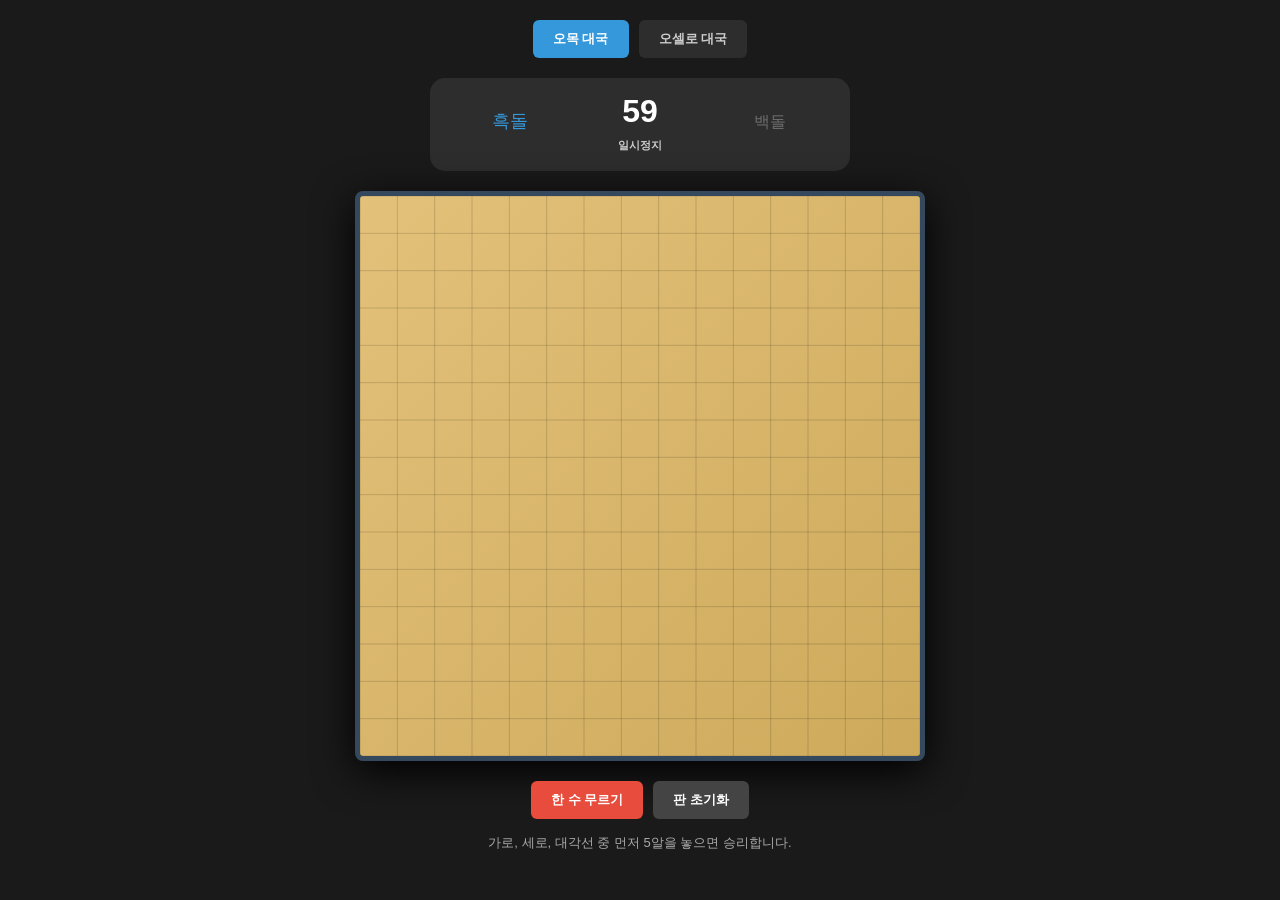
==== commit e243d3fb: "Update index.html" ====
--- a/index.html
+++ b/index.html
@@ -12,24 +12,24 @@
     #timer-display { font-size: 32px; font-weight: bold; }
     #timer-display.low { color: var(--danger); }
     canvas { border: 5px solid #34495e; border-radius: 8px; box-shadow: 0 10px 40px #000; cursor: pointer; }
-    .desc { margin-top: 15px; color: #aaa; font-size: 13px; text-align: center; line-height: 1.6; }
-    .othello-score { font-size: 20px; font-weight: bold; margin-top: 5px; }
+    .desc { margin-top: 15px; color: #aaa; font-size: 13px; text-align: center; }
+    .othello-count { font-size: 20px; font-weight: bold; margin-top: 5px; color: #fff; }
 </style></head><body>
 <div class="btn-group">
-    <button id="btn-omok" onclick="initGame('omok')">오목 (렌주룰)</button>
-    <button id="btn-othello" onclick="initGame('othello')">오셀로</button>
+    <button id="btn-omok" onclick="initGame('omok')">오목 대국</button>
+    <button id="btn-othello" onclick="initGame('othello')">오셀로 대국</button>
 </div>
 <div class="scoreboard">
-    <div id="p1-area" class="player"><span>흑돌</span><div id="p1-info" class="othello-score"></div></div>
+    <div id="p1-area" class="player"><span>흑돌</span><div id="p1-count" class="othello-count"></div></div>
     <div class="timer-center"><div id="timer-display">60</div><button onclick="togglePause()" id="pause-btn" style="font-size:11px;margin-top:5px;padding:3px 8px">일시정지</button></div>
-    <div id="p2-area" class="player"><span>백돌</span><div id="p2-info" class="othello-score"></div></div>
+    <div id="p2-area" class="player"><span>백돌</span><div id="p2-count" class="othello-count"></div></div>
 </div>
 <canvas id="board" width="560" height="560"></canvas>
 <div style="margin-top:20px;display:flex;gap:10px;">
     <button onclick="undo()" style="background:var(--danger);color:#fff">한 수 무르기</button>
     <button onclick="initGame(mode)" style="background:#444;color:#fff">판 초기화</button>
 </div>
-<div class="desc"><b>오목:</b> 흑은 33 및 6목 이상이 금지됩니다. (렌주룰 핵심 적용)<br><b>오셀로:</b> 상대 돌을 내 돌로 포위하여 뒤집으세요.</div>
+<div class="desc">가로, 세로, 대각선 중 먼저 5알을 놓으면 승리합니다.</div>
 
 <script>
     const canvas=document.getElementById('board'), ctx=canvas.getContext('2d'), timerEl=document.getElementById('timer-display');
@@ -53,36 +53,16 @@
     canvas.onclick = (e) => {
         if(isPaused)return; const x=Math.floor(e.offsetX/cellSize), y=Math.floor(e.offsetY/cellSize); if(board[y][x]!==0)return;
         if(mode==='omok'){
-            if(turn===1 && isForbidden(y, x)){ alert("금수(33 또는 장목)입니다!"); return; }
             history.push({board:board.map(r=>[...r]),turn,lastMove}); board[y][x]=turn; lastMove={x,y};
             if(checkWin(y,x)){ render(); clearInterval(timerInterval); setTimeout(()=>{alert(`${turn==1?'흑':'백'} 승리!`); initGame('omok')},50); return; }
             changeTurn();
         } else if(flip(y,x,turn,true)){ history.push({board:board.map(r=>[...r]),turn,lastMove}); lastMove={x,y}; changeTurn(); }
     };
 
-    function isForbidden(y, x) {
-        board[y][x] = 1; // 가상으로 놓아봄
-        let is33 = false, count3 = 0, isOver6 = false;
-        const dirs = [[1,0],[0,1],[1,1],[1,-1]];
-        dirs.forEach(([dy,dx]) => {
-            let line = 1, spaceStart=0, spaceEnd=0;
-            [[1,1],[-1,-1]].forEach(([s])=>{
-                for(let i=1;i<6;i++){
-                    let ny=y+dy*i*s, nx=x+dx*i*s;
-                    if(board[ny]?.[nx]===1) line++; else { if(board[ny]?.[nx]===0) (s===1?spaceStart++:spaceEnd++); break; }
-                }
-            });
-            if(line === 3 && spaceStart>0 && spaceEnd>0) count3++;
-            if(line >= 6) isOver6 = true;
-        });
-        board[y][x] = 0; // 복구
-        return count3 >= 2 || isOver6;
-    }
-
     function checkWin(y,x){
         return [[1,0],[0,1],[1,1],[1,-1]].some(([dy,dx])=>{
             let c=1; [[1,1],[-1,-1]].forEach(([s])=>{ for(let i=1;i<6;i++)if(board[y+dy*i*s]?.[x+dx*i*s]===turn)c++; else break; });
-            return mode==='omok' && turn===1 ? c===5 : c>=5; // 흑은 정확히 5개만
+            return c>=5; // 렌주룰 제거: 5개 이상이면 무조건 승리
         });
     }
 
@@ -106,8 +86,8 @@
         document.getElementById('p1-area').classList.toggle('active',turn==1);
         document.getElementById('p2-area').classList.toggle('active',turn==2);
         let s=getS();
-        document.getElementById('p1-info').innerText=mode==='othello'?s.p1:'';
-        document.getElementById('p2-info').innerText=mode==='othello'?s.p2:'';
+        document.getElementById('p1-count').innerText=mode==='othello'?s.p1:'';
+        document.getElementById('p2-count').innerText=mode==='othello'?s.p2:'';
         render();
     }
     initGame('omok');
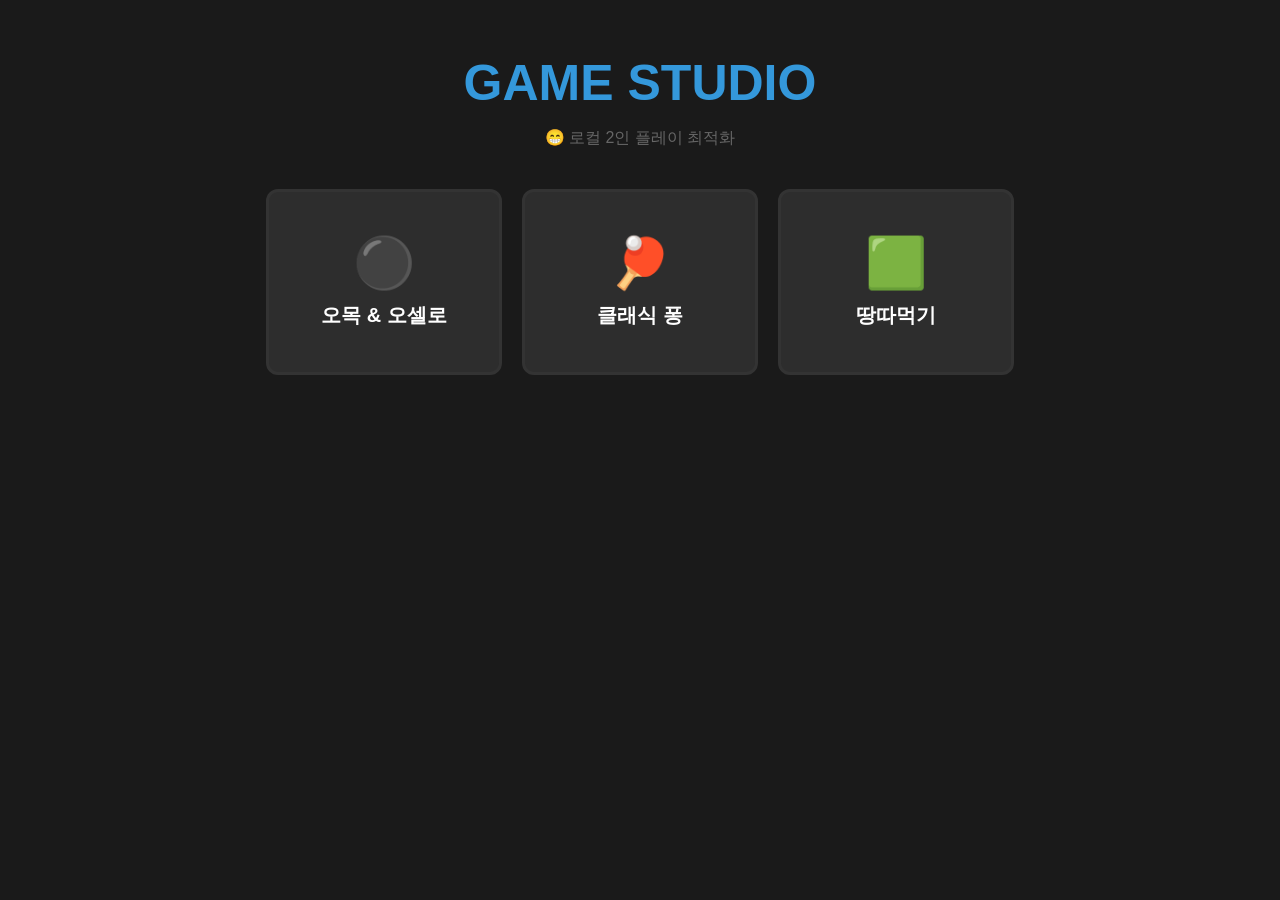
==== commit 3e189959: "Create index.html" ====
--- a/index.html
+++ b/index.html
@@ -1,94 +1,22 @@
-<!DOCTYPE html><html><head><meta charset="UTF-8"><title>전통 바둑 스튜디오</title>
+<!DOCTYPE html><html><head><meta charset="UTF-8"><title>게임 스튜디오</title>
+<link rel="stylesheet" href="style.css">
 <style>
-    :root { --bg: #1a1a1a; --card: #2d2d2d; --accent: #3498db; --danger: #e74c3c; }
-    body { background: var(--bg); color: #fff; font-family: 'Malgun Gothic', sans-serif; display: flex; flex-direction: column; align-items: center; margin: 0; padding: 20px; }
-    .btn-group { display: flex; gap: 10px; margin-bottom: 20px; }
-    button { padding: 10px 20px; border: none; border-radius: 6px; cursor: pointer; font-weight: bold; background: var(--card); color: #ccc; }
-    button.active { background: var(--accent); color: #fff; }
-    .scoreboard { display: flex; gap: 40px; background: var(--card); padding: 15px 40px; border-radius: 15px; margin-bottom: 20px; align-items: center; }
-    .player { display: flex; flex-direction: column; align-items: center; opacity: 0.3; transition: 0.3s; min-width: 80px; }
-    .player.active { opacity: 1; color: var(--accent); transform: scale(1.1); }
-    .timer-center { text-align: center; min-width: 100px; }
-    #timer-display { font-size: 32px; font-weight: bold; }
-    #timer-display.low { color: var(--danger); }
-    canvas { border: 5px solid #34495e; border-radius: 8px; box-shadow: 0 10px 40px #000; cursor: pointer; }
-    .desc { margin-top: 15px; color: #aaa; font-size: 13px; text-align: center; }
-    .othello-count { font-size: 20px; font-weight: bold; margin-top: 5px; color: #fff; }
+    .grid { display: flex; flex-wrap: wrap; gap: 20px; justify-content: center; margin-top: 40px; }
+    .game-card { 
+        width: 230px; height: 180px; background: var(--card); border-radius: 12px; 
+        display: flex; flex-direction: column; align-items: center; justify-content: center;
+        text-decoration: none; color: inherit; border: 3px solid #333; transition: 0.2s;
+    }
+    .game-card:hover { border-color: var(--accent); transform: translateY(-5px); }
+    .icon { font-size: 50px; margin-bottom: 10px; }
+    .title { font-size: 20px; font-weight: bold; }
 </style></head><body>
-<div class="btn-group">
-    <button id="btn-omok" onclick="initGame('omok')">오목 대국</button>
-    <button id="btn-othello" onclick="initGame('othello')">오셀로 대국</button>
-</div>
-<div class="scoreboard">
-    <div id="p1-area" class="player"><span>흑돌</span><div id="p1-count" class="othello-count"></div></div>
-    <div class="timer-center"><div id="timer-display">60</div><button onclick="togglePause()" id="pause-btn" style="font-size:11px;margin-top:5px;padding:3px 8px">일시정지</button></div>
-    <div id="p2-area" class="player"><span>백돌</span><div id="p2-count" class="othello-count"></div></div>
-</div>
-<canvas id="board" width="560" height="560"></canvas>
-<div style="margin-top:20px;display:flex;gap:10px;">
-    <button onclick="undo()" style="background:var(--danger);color:#fff">한 수 무르기</button>
-    <button onclick="initGame(mode)" style="background:#444;color:#fff">판 초기화</button>
-</div>
-<div class="desc">가로, 세로, 대각선 중 먼저 5알을 놓으면 승리합니다.</div>
-
-<script>
-    const canvas=document.getElementById('board'), ctx=canvas.getContext('2d'), timerEl=document.getElementById('timer-display');
-    let mode='', size=0, cellSize=0, board=[], turn=1, history=[], lastMove=null, timeLeft=60, timerInterval=null, isPaused=false;
-
-    function initGame(m) {
-        clearInterval(timerInterval); mode=m; turn=1; history=[]; lastMove=null; isPaused=false;
-        size=(m==='omok')?15:8; cellSize=canvas.width/size;
-        document.querySelectorAll('.btn-group button').forEach(b=>b.classList.remove('active'));
-        document.getElementById(`btn-${m}`).classList.add('active');
-        board=Array.from({length:size},()=>Array(size).fill(0));
-        if(m==='othello'){let mid=size/2; board[mid-1][mid-1]=board[mid][mid]=2; board[mid-1][mid]=board[mid][mid-1]=1;}
-        resetTimer(); updateUI();
-    }
-    function resetTimer() { clearInterval(timerInterval); timeLeft=60; isPaused=false; timerEl.classList.remove('low'); startTimer(); }
-    function startTimer() { timerInterval=setInterval(()=>{if(!isPaused){timeLeft--; timerEl.innerText=timeLeft; if(timeLeft<=10)timerEl.classList.add('low'); if(timeLeft<=0){alert("시간초과! 차례가 넘어갑니다."); changeTurn();}}},1000);}
-    function togglePause() { isPaused=!isPaused; document.getElementById('pause-btn').innerText=isPaused?"재개":"일시정지"; canvas.style.opacity=isPaused?0.3:1; canvas.style.pointerEvents=isPaused?"none":"auto";}
-    function changeTurn() { turn=3-turn; if(mode==='othello')checkPass(); resetTimer(); updateUI(); }
-    function undo() { if(history.length>0&&!isPaused){let p=history.pop(); board=p.board; turn=p.turn; lastMove=p.lastMove; resetTimer(); updateUI();} }
-
-    canvas.onclick = (e) => {
-        if(isPaused)return; const x=Math.floor(e.offsetX/cellSize), y=Math.floor(e.offsetY/cellSize); if(board[y][x]!==0)return;
-        if(mode==='omok'){
-            history.push({board:board.map(r=>[...r]),turn,lastMove}); board[y][x]=turn; lastMove={x,y};
-            if(checkWin(y,x)){ render(); clearInterval(timerInterval); setTimeout(()=>{alert(`${turn==1?'흑':'백'} 승리!`); initGame('omok')},50); return; }
-            changeTurn();
-        } else if(flip(y,x,turn,true)){ history.push({board:board.map(r=>[...r]),turn,lastMove}); lastMove={x,y}; changeTurn(); }
-    };
-
-    function checkWin(y,x){
-        return [[1,0],[0,1],[1,1],[1,-1]].some(([dy,dx])=>{
-            let c=1; [[1,1],[-1,-1]].forEach(([s])=>{ for(let i=1;i<6;i++)if(board[y+dy*i*s]?.[x+dx*i*s]===turn)c++; else break; });
-            return c>=5; // 렌주룰 제거: 5개 이상이면 무조건 승리
-        });
-    }
-
-    function render() {
-        let g=ctx.createLinearGradient(0,0,560,560); g.addColorStop(0,mode==='omok'?'#e3c17a':'#2c7a3d'); g.addColorStop(1,mode==='omok'?'#cdaa5b':'#1e5a2d');
-        ctx.fillStyle=g; ctx.fillRect(0,0,560,560); ctx.strokeStyle="rgba(0,0,0,0.15)";
-        for(let i=0;i<=size;i++){ctx.beginPath();ctx.moveTo(i*cellSize,0);ctx.lineTo(i*cellSize,560);ctx.stroke();ctx.beginPath();ctx.moveTo(0,i*cellSize);ctx.lineTo(560,i*cellSize);ctx.stroke();}
-        board.forEach((r,y)=>r.forEach((v,x)=>{ if(v==0)return; let cx=x*cellSize+cellSize/2, cy=y*cellSize+cellSize/2, rd=cellSize*0.42;
-            ctx.shadowBlur=5; ctx.shadowColor="rgba(0,0,0,0.4)"; ctx.beginPath(); ctx.arc(cx,cy,rd,0,Math.PI*2);
-            let stl=ctx.createRadialGradient(cx-rd/3,cy-rd/3,rd/10,cx,cy,rd);
-            if(v==1){stl.addColorStop(0,"#444"); stl.addColorStop(1,"#000");}else{stl.addColorStop(0,"#fff"); stl.addColorStop(1,"#ddd");}
-            ctx.fillStyle=stl; ctx.fill(); ctx.shadowBlur=0;
-            if(lastMove&&lastMove.x==x&&lastMove.y==y){ctx.fillStyle="#e74c3c";ctx.beginPath();ctx.arc(cx,cy,4,0,Math.PI*2);ctx.fill();}
-        }));
-    }
-    function checkPass() { if(!canMove(turn)){ turn=3-turn; if(!canMove(turn)){ let s=getS(); alert(`종료! 흑:${s.p1} 백:${s.p2}`); initGame('othello'); }else alert("패스!"); } }
-    function canMove(p){for(let y=0;y<size;y++)for(let x=0;x<size;x++)if(board[y][x]==0&&flip(y,x,p,false))return true; return false;}
-    function flip(y,x,p,f){ let s=false, ds=[[1,0],[-1,0],[0,1],[0,-1],[1,1],[1,-1],[-1,1],[-1,-1]]; ds.forEach(([dy,dx])=>{ let ty=y+dy,tx=x+dx,m=[]; while(board[ty]?.[tx]===3-p){m.push([ty,tx]);ty+=dy;tx+=dx;} if(board[ty]?.[tx]===p&&m.length>0){if(f){m.forEach(([ry,rx])=>board[ry][rx]=p);board[y][x]=p;} s=true;} }); return s; }
-    function getS(){ let p1=0,p2=0; board.flat().forEach(v=>{if(v==1)p1++;if(v==2)p2++;}); return {p1,p2}; }
-    function updateUI(){
-        document.getElementById('p1-area').classList.toggle('active',turn==1);
-        document.getElementById('p2-area').classList.toggle('active',turn==2);
-        let s=getS();
-        document.getElementById('p1-count').innerText=mode==='othello'?s.p1:'';
-        document.getElementById('p2-count').innerText=mode==='othello'?s.p2:'';
-        render();
-    }
-    initGame('omok');
-</script></body></html>
+<div class="container">
+    <h1 style="font-size: 50px; color: var(--accent); margin-bottom: 0;">GAME STUDIO</h1>
+    <p style="color: #666;">😁 로컬 2인 플레이 최적화</p>
+    <div class="grid">
+        <a href="omok.html" class="game-card"><span class="icon">⚫</span><span class="title">오목 & 오셀로</span></a>
+        <a href="pong.html" class="game-card"><span class="icon">🏓</span><span class="title">클래식 퐁</span></a>
+        <a href="dots.html" class="game-card"><span class="icon">🟩</span><span class="title">땅따먹기</span></a>
+    </div>
+</div></body></html>
--- a/style.css
+++ b/style.css
@@ -0,0 +1,42 @@
+:root {
+    --bg: #1a1a1a;
+    --card: #2d2d2d;
+    --accent: #3498db;
+    --danger: #e74c3c;
+    --p1: #3498db; /* 파랑 */
+    --p2: #e74c3c; /* 빨강 */
+    --timer: #f1c40f; /* 노랑 */
+}
+
+body {
+    background: var(--bg);
+    color: #fff;
+    font-family: 'Malgun Gothic', sans-serif;
+    margin: 0;
+    display: flex;
+    flex-direction: column;
+    align-items: center;
+    overflow-x: hidden;
+}
+
+.container { width: 800px; margin: 0 auto; text-align: center; padding: 20px 0; }
+
+/* 공통 UI 요소 */
+.status-bar {
+    display: flex; justify-content: center; gap: 40px; 
+    background: var(--card); padding: 15px 40px; border-radius: 15px; 
+    margin-bottom: 20px; align-items: center;
+}
+
+.player { opacity: 0.3; transition: 0.3s; min-width: 80px; }
+.player.active { opacity: 1; color: var(--accent); transform: scale(1.1); font-weight: bold; }
+
+canvas { border: 5px solid #34495e; border-radius: 8px; box-shadow: 0 10px 40px rgba(0,0,0,0.5); cursor: pointer; }
+
+button {
+    padding: 8px 16px; border: none; border-radius: 6px; cursor: pointer;
+    background: #444; color: #fff; font-weight: bold; transition: 0.2s;
+}
+button:hover { background: var(--accent); }
+
+.info-text { margin-top: 15px; color: #888; font-size: 13px; line-height: 1.6; }
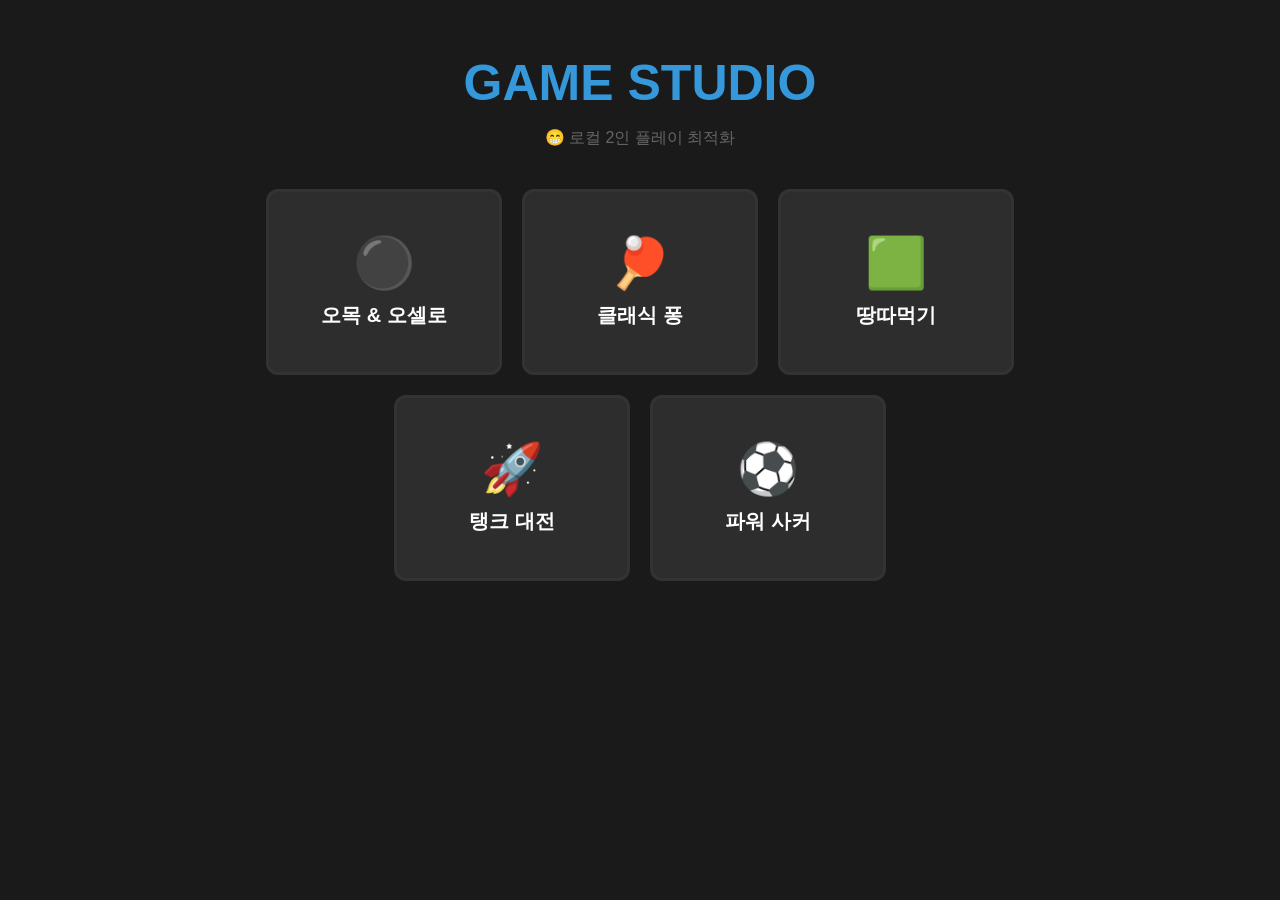
==== commit 7736c4e5: "Update index.html" ====
--- a/index.html
+++ b/index.html
@@ -18,5 +18,7 @@
         <a href="omok.html" class="game-card"><span class="icon">⚫</span><span class="title">오목 & 오셀로</span></a>
         <a href="pong.html" class="game-card"><span class="icon">🏓</span><span class="title">클래식 퐁</span></a>
         <a href="dots.html" class="game-card"><span class="icon">🟩</span><span class="title">땅따먹기</span></a>
+        <a href="tank.html" class="game-card"><span class="icon">🚀</span><span class="title">탱크 대전</span></a>
+        <a href="soccer.html" class="game-card"><span class="icon">⚽</span><span class="title">파워 사커</span></a>
     </div>
 </div></body></html>
--- a/style.css
+++ b/style.css
@@ -40,3 +40,11 @@
 button:hover { background: var(--accent); }
 
 .info-text { margin-top: 15px; color: #888; font-size: 13px; line-height: 1.6; }
+
+.result-msg {
+    font-size: 24px;
+    font-weight: bold;
+    margin-top: 10px;
+    height: 30px; /* 공간 고정 */
+}
+#timer.hidden { display: none; }
